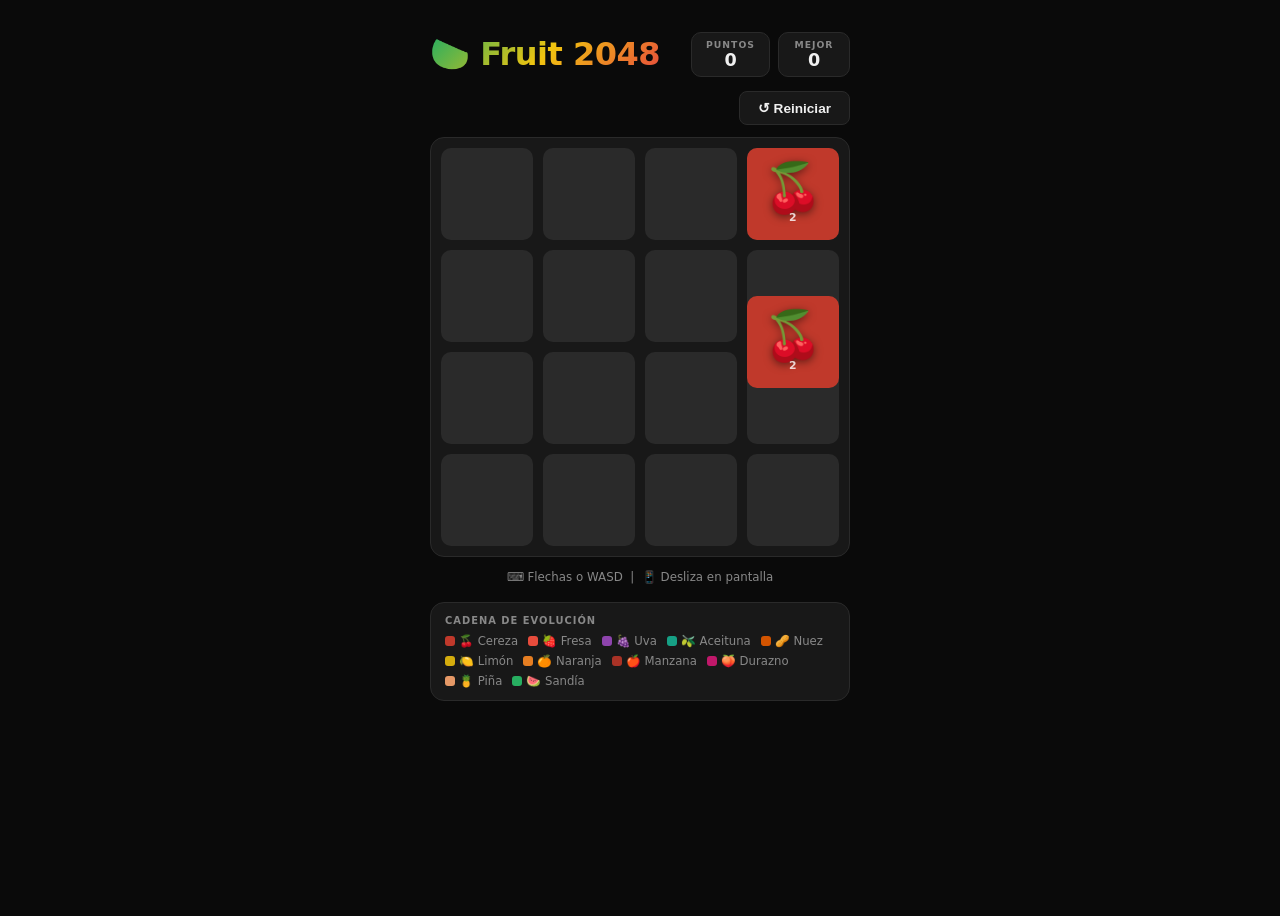
==== fruit2048.html @ dde796d2 "Versión 1.0: primer commit" ====
<!DOCTYPE html>
<html lang="es">
<head>
  <meta charset="UTF-8" />
  <meta name="viewport" content="width=device-width, initial-scale=1.0, maximum-scale=1.0, user-scalable=no" />
  <meta name="description" content="Juego 2048 con frutas y frutos secos. Combina frutas para llegar a la Sandía 🍉." />
  <title>🍉 Fruit 2048</title>
  <style>
    *, *::before, *::after { box-sizing: border-box; margin: 0; padding: 0; }

    :root {
      --bg:         #0a0a0a;
      --surface:    #181818;
      --border:     #2a2a2a;
      --text-muted: #888;
      --text-main:  #f0f0f0;
      --accent:     #2ecc71;
      --radius:     14px;
      --gap:        10px;
    }

    html, body {
      height: 100%;
      background: var(--bg);
      color: var(--text-main);
      font-family: 'Segoe UI', system-ui, -apple-system, sans-serif;
      display: flex;
      flex-direction: column;
      align-items: center;
      justify-content: flex-start;
      min-height: 100dvh;
      padding: 16px 12px 24px;
      overflow-x: hidden;
      -webkit-tap-highlight-color: transparent;
      user-select: none;
    }

    header {
      width: 100%;
      max-width: 420px;
      display: flex;
      align-items: center;
      justify-content: space-between;
      margin-bottom: 14px;
    }

    .game-title {
      font-size: clamp(1.5rem, 6vw, 2rem);
      font-weight: 800;
      letter-spacing: -0.5px;
      background: linear-gradient(135deg, #27ae60, #f1c40f, #e74c3c);
      -webkit-background-clip: text;
      -webkit-text-fill-color: transparent;
      background-clip: text;
      line-height: 1.1;
    }

    .scores { display: flex; gap: 8px; }

    .score-box {
      background: var(--surface);
      border: 1px solid var(--border);
      border-radius: 10px;
      padding: 6px 14px;
      text-align: center;
      min-width: 72px;
    }

    .score-box .label {
      display: block;
      font-size: 0.58rem;
      font-weight: 700;
      letter-spacing: 1px;
      color: var(--text-muted);
      text-transform: uppercase;
      margin-bottom: 2px;
    }

    .score-box .value {
      display: block;
      font-size: 1.1rem;
      font-weight: 800;
      color: var(--text-main);
      line-height: 1;
      transition: color 0.2s;
    }

    .score-box .value.bump { color: var(--accent); }

    .controls {
      width: 100%;
      max-width: 420px;
      display: flex;
      justify-content: flex-end;
      margin-bottom: 12px;
    }

    .btn {
      background: var(--surface);
      border: 1px solid var(--border);
      color: var(--text-main);
      border-radius: 8px;
      padding: 8px 18px;
      font-size: 0.85rem;
      font-weight: 700;
      cursor: pointer;
      transition: background 0.15s, transform 0.1s;
    }

    .btn:hover  { background: #222; }
    .btn:active { transform: scale(0.96); }

    .board-wrapper {
      width: 100%;
      max-width: 420px;
      position: relative;
    }

    .board {
      display: grid;
      grid-template-columns: repeat(4, 1fr);
      gap: var(--gap);
      background: var(--surface);
      border: 1px solid var(--border);
      border-radius: var(--radius);
      padding: var(--gap);
      touch-action: none;
    }

    .board-bg-cell {
      background: var(--border);
      border-radius: 10px;
      aspect-ratio: 1;
    }

    .tiles-layer {
      position: absolute;
      inset: calc(var(--gap) + 1px);
      display: grid;
      grid-template-columns: repeat(4, 1fr);
      gap: var(--gap);
      pointer-events: none;
    }

    .tile {
      border-radius: 10px;
      aspect-ratio: 1;
      display: flex;
      flex-direction: column;
      align-items: center;
      justify-content: center;
      gap: 2px;
      position: relative;
      overflow: hidden;
      min-width: 0;
      min-height: 0;
      max-width: 100%;
      max-height: 100%;
    }

    .tile-emoji {
      font-size: clamp(1.7rem, 7vw, 3rem);
      line-height: 1;
      filter: drop-shadow(0 2px 4px rgba(0,0,0,0.5));
    }

    .tile-value {
      font-size: clamp(0.5rem, 1.8vw, 0.68rem);
      font-weight: 800;
      letter-spacing: 0.4px;
      opacity: 0.8;
      line-height: 1;
    }

    .tile[data-v="2"]    { background:#c0392b; color:#fff; }
    .tile[data-v="4"]    { background:#e74c3c; color:#fff; }
    .tile[data-v="8"]    { background:#8e44ad; color:#fff; }
    .tile[data-v="16"]   { background:#16a085; color:#fff; }
    .tile[data-v="32"]   { background:#d35400; color:#fff; }
    .tile[data-v="64"]   { background:#d4ac0d; color:#222; }
    .tile[data-v="128"]  { background:#e67e22; color:#fff; }
    .tile[data-v="256"]  { background:#a93226; color:#fff; }
    .tile[data-v="512"]  { background:#c0186a; color:#fff; }
    .tile[data-v="1024"] { background:#e59866; color:#222; }
    .tile[data-v="2048"] { background:#27ae60; color:#111; box-shadow:0 0 22px 6px rgba(46,204,113,0.55); }

    @keyframes tile-appear {
      0%   { transform: scale(0) rotate(-8deg); opacity:0; }
      60%  { transform: scale(1.12) rotate(2deg); opacity:1; }
      100% { transform: scale(1) rotate(0deg); opacity:1; }
    }

    @keyframes tile-merge {
      0%   { transform: scale(1); }
      35%  { transform: scale(1.28); }
      65%  { transform: scale(0.93); }
      100% { transform: scale(1); }
    }

    .tile.is-new    { animation: tile-appear 180ms ease-out both; }
    .tile.is-merged { animation: tile-merge  230ms ease-out both; }

    .hint {
      margin-top: 12px;
      font-size: 0.74rem;
      color: var(--text-muted);
      text-align: center;
      max-width: 420px;
      line-height: 1.5;
    }

    .legend {
      margin-top: 16px;
      width: 100%;
      max-width: 420px;
      background: var(--surface);
      border: 1px solid var(--border);
      border-radius: var(--radius);
      padding: 12px 14px;
    }

    .legend-title {
      font-size: 0.62rem;
      font-weight: 700;
      letter-spacing: 1px;
      text-transform: uppercase;
      color: var(--text-muted);
      margin-bottom: 8px;
    }

    .legend-items {
      display: flex;
      flex-wrap: wrap;
      gap: 6px 10px;
    }

    .legend-item {
      display: flex;
      align-items: center;
      gap: 4px;
      font-size: 0.73rem;
      color: var(--text-muted);
    }

    .legend-dot {
      width: 10px;
      height: 10px;
      border-radius: 3px;
      flex-shrink: 0;
    }

    .overlay {
      position: fixed;
      inset: 0;
      background: rgba(0,0,0,0.82);
      display: flex;
      flex-direction: column;
      align-items: center;
      justify-content: center;
      z-index: 100;
      backdrop-filter: blur(6px);
      animation: overlay-in 280ms ease both;
    }

    @keyframes overlay-in {
      from { opacity:0; }
      to   { opacity:1; }
    }

    .overlay.hidden { display:none; }

    .overlay-box {
      background: var(--surface);
      border: 1px solid var(--border);
      border-radius: 20px;
      padding: 36px 40px;
      text-align: center;
      max-width: 320px;
      width: 90%;
      box-shadow: 0 20px 60px rgba(0,0,0,0.7);
      animation: box-in 300ms cubic-bezier(0.34,1.56,0.64,1) both;
    }

    @keyframes box-in {
      from { transform: scale(0.7) translateY(30px); opacity:0; }
      to   { transform: scale(1)   translateY(0);    opacity:1; }
    }

    .overlay-icon {
      font-size: 4rem;
      margin-bottom: 12px;
      display: block;
    }

    .overlay-title {
      font-size: 1.8rem;
      font-weight: 900;
      margin-bottom: 6px;
    }

    .overlay-sub {
      font-size: 0.9rem;
      color: var(--text-muted);
      margin-bottom: 22px;
      line-height: 1.5;
    }

    .overlay-actions { display:flex; flex-direction:column; gap:10px; }

    .btn-primary {
      background: var(--accent);
      color: #111;
      border: none;
      border-radius: 10px;
      padding: 13px 20px;
      font-size: 1rem;
      font-weight: 800;
      cursor: pointer;
      transition: filter 0.15s, transform 0.1s;
      width: 100%;
    }

    .btn-primary:hover  { filter: brightness(1.1); }
    .btn-primary:active { transform: scale(0.97); }

    .btn-secondary {
      background: transparent;
      color: var(--text-muted);
      border: 1px solid var(--border);
      border-radius: 10px;
      padding: 11px 20px;
      font-size: 0.9rem;
      font-weight: 600;
      cursor: pointer;
      transition: background 0.15s, color 0.15s;
      width: 100%;
    }

    .btn-secondary:hover { background: var(--border); color: var(--text-main); }
  </style>
</head>
<body>

  <header>
    <h1 class="game-title">🍉 Fruit 2048</h1>
    <div class="scores">
      <div class="score-box">
        <span class="label">Puntos</span>
        <span class="value" id="score">0</span>
      </div>
      <div class="score-box">
        <span class="label">Mejor</span>
        <span class="value" id="best">0</span>
      </div>
    </div>
  </header>

  <div class="controls">
    <button class="btn" id="restart-btn">↺ Reiniciar</button>
  </div>

  <div class="board-wrapper">
    <div class="board" id="board">
      <div class="board-bg-cell"></div><div class="board-bg-cell"></div>
      <div class="board-bg-cell"></div><div class="board-bg-cell"></div>
      <div class="board-bg-cell"></div><div class="board-bg-cell"></div>
      <div class="board-bg-cell"></div><div class="board-bg-cell"></div>
      <div class="board-bg-cell"></div><div class="board-bg-cell"></div>
      <div class="board-bg-cell"></div><div class="board-bg-cell"></div>
      <div class="board-bg-cell"></div><div class="board-bg-cell"></div>
      <div class="board-bg-cell"></div><div class="board-bg-cell"></div>
    </div>
    <div class="tiles-layer" id="tiles-layer"></div>
  </div>

  <p class="hint">⌨️ Flechas o WASD &nbsp;|&nbsp; 📱 Desliza en pantalla</p>

  <div class="legend">
    <div class="legend-title">Cadena de Evolución</div>
    <div class="legend-items" id="legend-items"></div>
  </div>

  <!-- Win overlay -->
  <div class="overlay hidden" id="overlay-win">
    <div class="overlay-box">
      <span class="overlay-icon">🍉</span>
      <div class="overlay-title" style="color:#2ecc71;">¡Victoria!</div>
      <div class="overlay-sub">¡Alcanzaste la Sandía 🍉!<br>Puntuación: <strong id="win-score">0</strong></div>
      <div class="overlay-actions">
        <button class="btn-primary" id="continue-btn">🎮 Seguir Jugando</button>
        <button class="btn-secondary" id="win-restart-btn">↺ Nuevo Juego</button>
      </div>
    </div>
  </div>

  <!-- Game Over overlay -->
  <div class="overlay hidden" id="overlay-lose">
    <div class="overlay-box">
      <span class="overlay-icon">😔</span>
      <div class="overlay-title" style="color:#e74c3c;">Game Over</div>
      <div class="overlay-sub">No hay más movimientos posibles.<br>Puntuación final: <strong id="lose-score">0</strong></div>
      <div class="overlay-actions">
        <button class="btn-primary" id="lose-restart-btn">↺ Intentar de Nuevo</button>
      </div>
    </div>
  </div>

  <script>
  (() => {
    'use strict';

    /* ── FRUIT DATA ─────────────────────────────────── */
    const FRUITS = {
      2:    { emoji: '🍒', name: 'Cereza',   bg: '#c0392b' },
      4:    { emoji: '🍓', name: 'Fresa',    bg: '#e74c3c' },
      8:    { emoji: '🍇', name: 'Uva',      bg: '#8e44ad' },
      16:   { emoji: '🫒', name: 'Aceituna', bg: '#16a085' },
      32:   { emoji: '🥜', name: 'Nuez',     bg: '#d35400' },
      64:   { emoji: '🍋', name: 'Limón',    bg: '#d4ac0d' },
      128:  { emoji: '🍊', name: 'Naranja',  bg: '#e67e22' },
      256:  { emoji: '🍎', name: 'Manzana',  bg: '#a93226' },
      512:  { emoji: '🍑', name: 'Durazno',  bg: '#c0186a' },
      1024: { emoji: '🍍', name: 'Piña',     bg: '#e59866' },
      2048: { emoji: '🍉', name: 'Sandía',   bg: '#27ae60' },
    };

    const SIZE    = 4;
    const WIN_VAL = 2048;

    let grid      = [];
    let score     = 0;
    let bestScore = parseInt(localStorage.getItem('fruit2048_best') || '0');
    let won       = false;
    let audioCtx  = null;

    const scoreEl     = document.getElementById('score');
    const bestEl      = document.getElementById('best');
    const tilesLayer  = document.getElementById('tiles-layer');
    const boardEl     = document.getElementById('board');
    const overlayWin  = document.getElementById('overlay-win');
    const overlayLose = document.getElementById('overlay-lose');
    const winScoreEl  = document.getElementById('win-score');
    const loseScoreEl = document.getElementById('lose-score');

    /* ── WEB AUDIO ──────────────────────────────────── */
    function getCtx() {
      if (!audioCtx) audioCtx = new (window.AudioContext || window.webkitAudioContext)();
      if (audioCtx.state === 'suspended') audioCtx.resume();
      return audioCtx;
    }

    function playTone(freq, type, dur, vol, freqEnd) {
      try {
        const ctx  = getCtx();
        const osc  = ctx.createOscillator();
        const gain = ctx.createGain();
        osc.connect(gain);
        gain.connect(ctx.destination);
        osc.type = type;
        osc.frequency.setValueAtTime(freq, ctx.currentTime);
        if (freqEnd) osc.frequency.exponentialRampToValueAtTime(freqEnd, ctx.currentTime + dur);
        gain.gain.setValueAtTime(vol, ctx.currentTime);
        gain.gain.exponentialRampToValueAtTime(0.0001, ctx.currentTime + dur);
        osc.start(ctx.currentTime);
        osc.stop(ctx.currentTime + dur + 0.01);
      } catch (_) {}
    }

    const soundMove  = () => playTone(180, 'sine', 0.07, 0.12, 130);
    const soundMerge = () => {
      playTone(440, 'sine', 0.18, 0.22, 880);
      setTimeout(() => playTone(660, 'sine', 0.15, 0.15, 990), 40);
    };
    const soundWin = () => {
      [261, 329, 392, 523].forEach((f, i) =>
        setTimeout(() => playTone(f, 'sine', 0.4, 0.25), i * 110));
    };
    const soundGameOver = () => {
      playTone(200, 'sawtooth', 0.55, 0.2, 60);
      setTimeout(() => playTone(140, 'square', 0.5, 0.15, 50), 300);
    };

    /* ── GRID HELPERS ───────────────────────────────── */
    const emptyGrid   = () => Array.from({ length: SIZE }, () => Array(SIZE).fill(0));
    const emptyCells  = () => {
      const out = [];
      for (let r = 0; r < SIZE; r++)
        for (let c = 0; c < SIZE; c++)
          if (grid[r][c] === 0) out.push([r, c]);
      return out;
    };

    function addRandomTile() {
      const cells = emptyCells();
      if (!cells.length) return null;
      const [r, c] = cells[Math.floor(Math.random() * cells.length)];
      const val    = Math.random() < 0.9 ? 2 : 4;
      grid[r][c]   = val;
      return { r, c, val };
    }

    /* ── SLIDE ──────────────────────────────────────── */
    function slide(row) {
      let arr    = row.filter(v => v !== 0);
      let gained = 0;
      const mergePos = [];
      for (let i = 0; i < arr.length - 1; i++) {
        if (arr[i] === arr[i + 1]) {
          arr[i] *= 2;
          gained += arr[i];
          mergePos.push(i);
          arr[i + 1] = 0;
          i++;
        }
      }
      arr = arr.filter(v => v !== 0);
      while (arr.length < SIZE) arr.push(0);
      return { line: arr, gained, mergePos };
    }

    /* ── MOVE ───────────────────────────────────────── */
    function move(dir) {
      const prevState  = JSON.stringify(grid);
      let   totalGain  = 0;
      const mergedKeys = new Set(); // r*SIZE+c of merged destination cells

      if (dir === 'left' || dir === 'right') {
        for (let r = 0; r < SIZE; r++) {
          const rev  = dir === 'right';
          const raw  = rev ? [...grid[r]].reverse() : [...grid[r]];
          const { line, gained, mergePos } = slide(raw);
          totalGain += gained;
          mergePos.forEach(i => {
            const c = rev ? SIZE - 1 - i : i;
            mergedKeys.add(r * SIZE + c);
          });
          grid[r] = rev ? [...line].reverse() : line;
        }
      } else {
        for (let c = 0; c < SIZE; c++) {
          const rev  = dir === 'down';
          const col  = Array.from({ length: SIZE }, (_, r) => grid[r][c]);
          const raw  = rev ? [...col].reverse() : col;
          const { line, gained, mergePos } = slide(raw);
          totalGain += gained;
          mergePos.forEach(i => {
            const r = rev ? SIZE - 1 - i : i;
            mergedKeys.add(r * SIZE + c);
          });
          const finalLine = rev ? [...line].reverse() : line;
          for (let r = 0; r < SIZE; r++) grid[r][c] = finalLine[r];
        }
      }

      if (JSON.stringify(grid) === prevState) return; // nothing moved

      if (totalGain) {
        score += totalGain;
        if (score > bestScore) {
          bestScore = score;
          localStorage.setItem('fruit2048_best', bestScore);
        }
        soundMerge();
      } else {
        soundMove();
      }

      const newTileInfo = addRandomTile();
      updateScore();
      renderTiles(mergedKeys, newTileInfo);

      // Check win
      if (!won && grid.flat().includes(WIN_VAL)) {
        won = true;
        setTimeout(() => {
          winScoreEl.textContent = score.toLocaleString();
          overlayWin.classList.remove('hidden');
          soundWin();
        }, 270);
        return;
      }

      // Check game over
      if (!hasMovesLeft()) {
        setTimeout(() => {
          loseScoreEl.textContent = score.toLocaleString();
          overlayLose.classList.remove('hidden');
          soundGameOver();
        }, 370);
      }
    }

    /* ── GAME OVER CHECK ────────────────────────────── */
    function hasMovesLeft() {
      if (emptyCells().length) return true;
      for (let r = 0; r < SIZE; r++)
        for (let c = 0; c < SIZE; c++) {
          const v = grid[r][c];
          if (r < SIZE - 1 && grid[r + 1][c] === v) return true;
          if (c < SIZE - 1 && grid[r][c + 1] === v) return true;
        }
      return false;
    }

    /* ── RENDER ─────────────────────────────────────── */
    function renderTiles(mergedKeys = new Set(), newTile = null) {
      tilesLayer.innerHTML = '';
      for (let r = 0; r < SIZE; r++) {
        for (let c = 0; c < SIZE; c++) {
          const val = grid[r][c];
          // Always add a child to keep grid alignment
          if (!val) {
            tilesLayer.appendChild(document.createElement('div'));
            continue;
          }
          const fruit = FRUITS[val] || { emoji: '✨', name: String(val) };
          const tile  = document.createElement('div');
          tile.className  = 'tile';
          tile.dataset.v  = val;
          const isMerged  = mergedKeys.has(r * SIZE + c);
          const isNew     = newTile && newTile.r === r && newTile.c === c;
          if (isMerged)      tile.classList.add('is-merged');
          else if (isNew)    tile.classList.add('is-new');
          tile.innerHTML = `
            <span class="tile-emoji">${fruit.emoji}</span>
            <span class="tile-value">${val >= 1000 ? (val/1000).toFixed(0)+'k' : val}</span>
          `;
          tilesLayer.appendChild(tile);
        }
      }
    }

    /* ── SCORE UI ───────────────────────────────────── */
    function updateScore() {
      scoreEl.textContent = score.toLocaleString();
      bestEl.textContent  = bestScore.toLocaleString();
      scoreEl.classList.remove('bump');
      void scoreEl.offsetWidth;
      scoreEl.classList.add('bump');
      setTimeout(() => scoreEl.classList.remove('bump'), 350);
    }

    /* ── INIT ───────────────────────────────────────── */
    function initGame() {
      grid  = emptyGrid();
      score = 0;
      won   = false;
      overlayWin.classList.add('hidden');
      overlayLose.classList.add('hidden');
      addRandomTile();
      addRandomTile();
      updateScore();
      renderTiles();
    }

    /* ── LEGEND ─────────────────────────────────────── */
    function buildLegend() {
      const container = document.getElementById('legend-items');
      Object.entries(FRUITS).forEach(([val, f]) => {
        const item = document.createElement('div');
        item.className = 'legend-item';
        item.innerHTML = `<div class="legend-dot" style="background:${f.bg}"></div><span>${f.emoji} ${f.name}</span>`;
        container.appendChild(item);
      });
    }

    /* ── KEYBOARD ───────────────────────────────────── */
    const KEY_MAP = {
      ArrowLeft:'left', ArrowRight:'right', ArrowUp:'up', ArrowDown:'down',
      a:'left', d:'right', w:'up', s:'down',
      A:'left', D:'right', W:'up', S:'down',
    };

    document.addEventListener('keydown', e => {
      const dir = KEY_MAP[e.key];
      if (dir) { e.preventDefault(); move(dir); }
    });

    /* ── TOUCH ──────────────────────────────────────── */
    let tx = null, ty = null;
    boardEl.addEventListener('touchstart', e => {
      tx = e.touches[0].clientX;
      ty = e.touches[0].clientY;
    }, { passive: true });

    boardEl.addEventListener('touchend', e => {
      if (tx === null) return;
      const dx = e.changedTouches[0].clientX - tx;
      const dy = e.changedTouches[0].clientY - ty;
      tx = ty = null;
      if (Math.max(Math.abs(dx), Math.abs(dy)) < 35) return;
      move(Math.abs(dx) > Math.abs(dy)
        ? (dx > 0 ? 'right' : 'left')
        : (dy > 0 ? 'down'  : 'up'));
    }, { passive: true });

    /* ── BUTTONS ────────────────────────────────────── */
    document.getElementById('restart-btn').addEventListener('click', initGame);
    document.getElementById('continue-btn').addEventListener('click', () => overlayWin.classList.add('hidden'));
    document.getElementById('win-restart-btn').addEventListener('click', initGame);
    document.getElementById('lose-restart-btn').addEventListener('click', initGame);

    // Unlock audio on first user gesture
    ['click','keydown'].forEach(ev =>
      document.addEventListener(ev, () => getCtx(), { once: true }));

    /* ── BOOT ───────────────────────────────────────── */
    buildLegend();
    bestEl.textContent = bestScore.toLocaleString();
    initGame();
  })();
  </script>
</body>
</html>
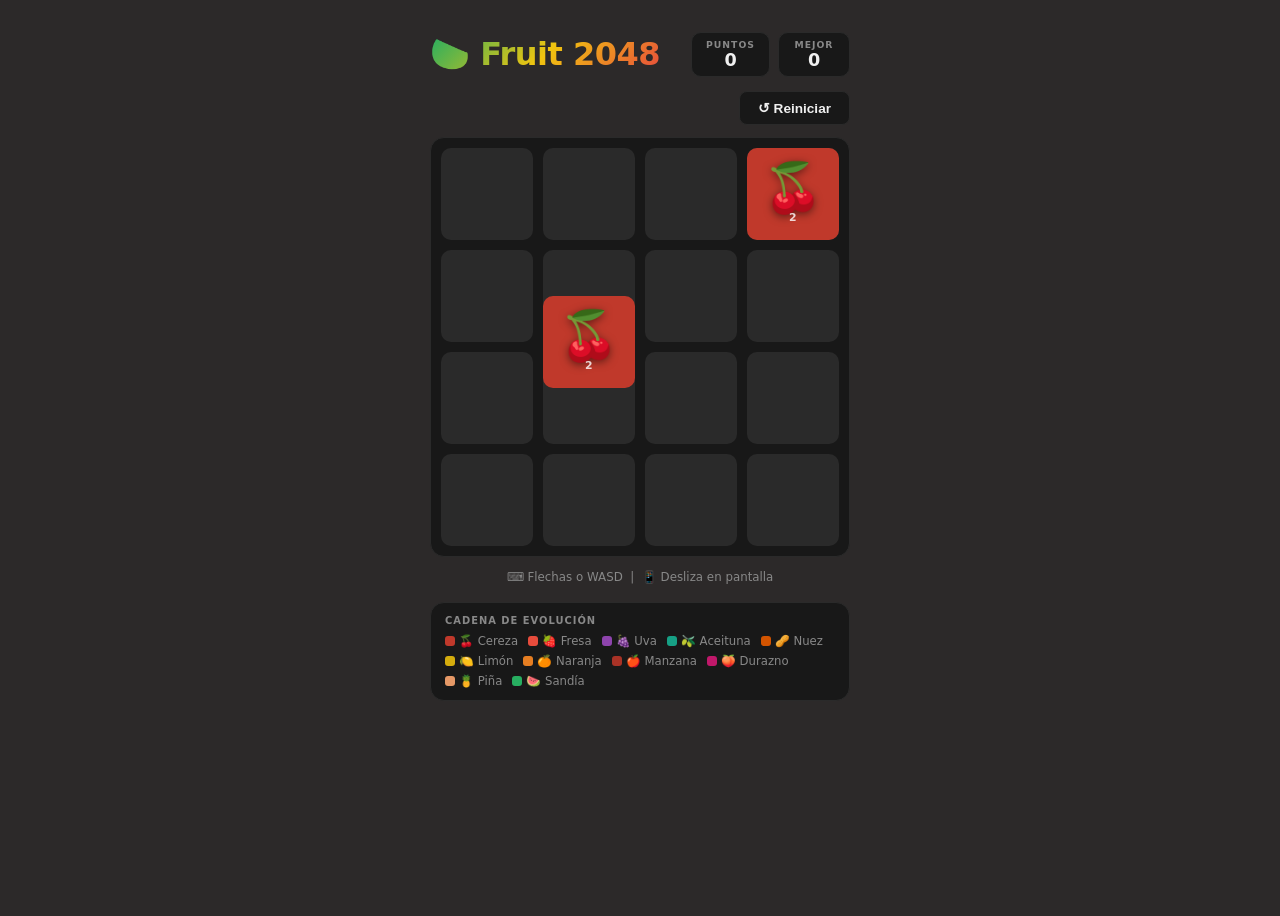
==== commit 9f28db77: "Commit 2" ====
--- a/fruit2048.html
+++ b/fruit2048.html
@@ -9,7 +9,7 @@
     *, *::before, *::after { box-sizing: border-box; margin: 0; padding: 0; }
 
     :root {
-      --bg:         #0a0a0a;
+      --bg:         #2c2929;
       --surface:    #181818;
       --border:     #2a2a2a;
       --text-muted: #888;
